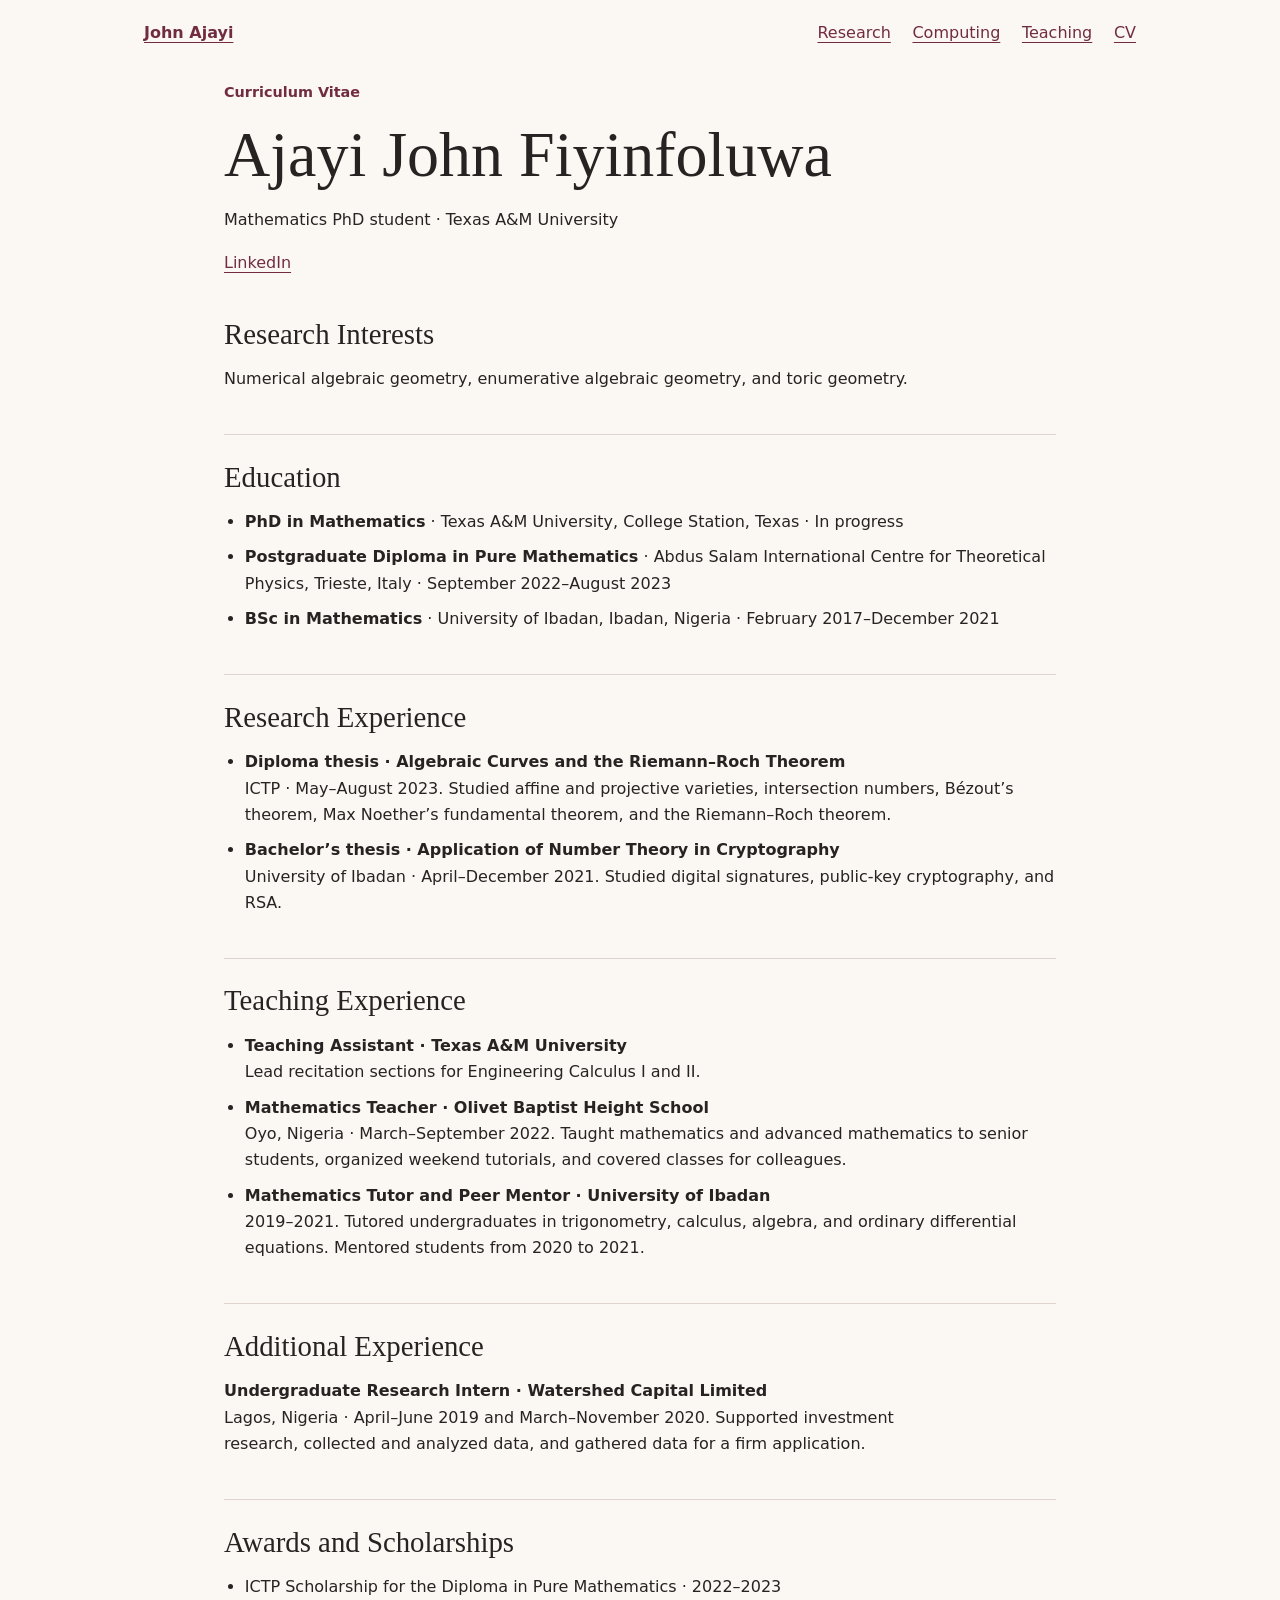
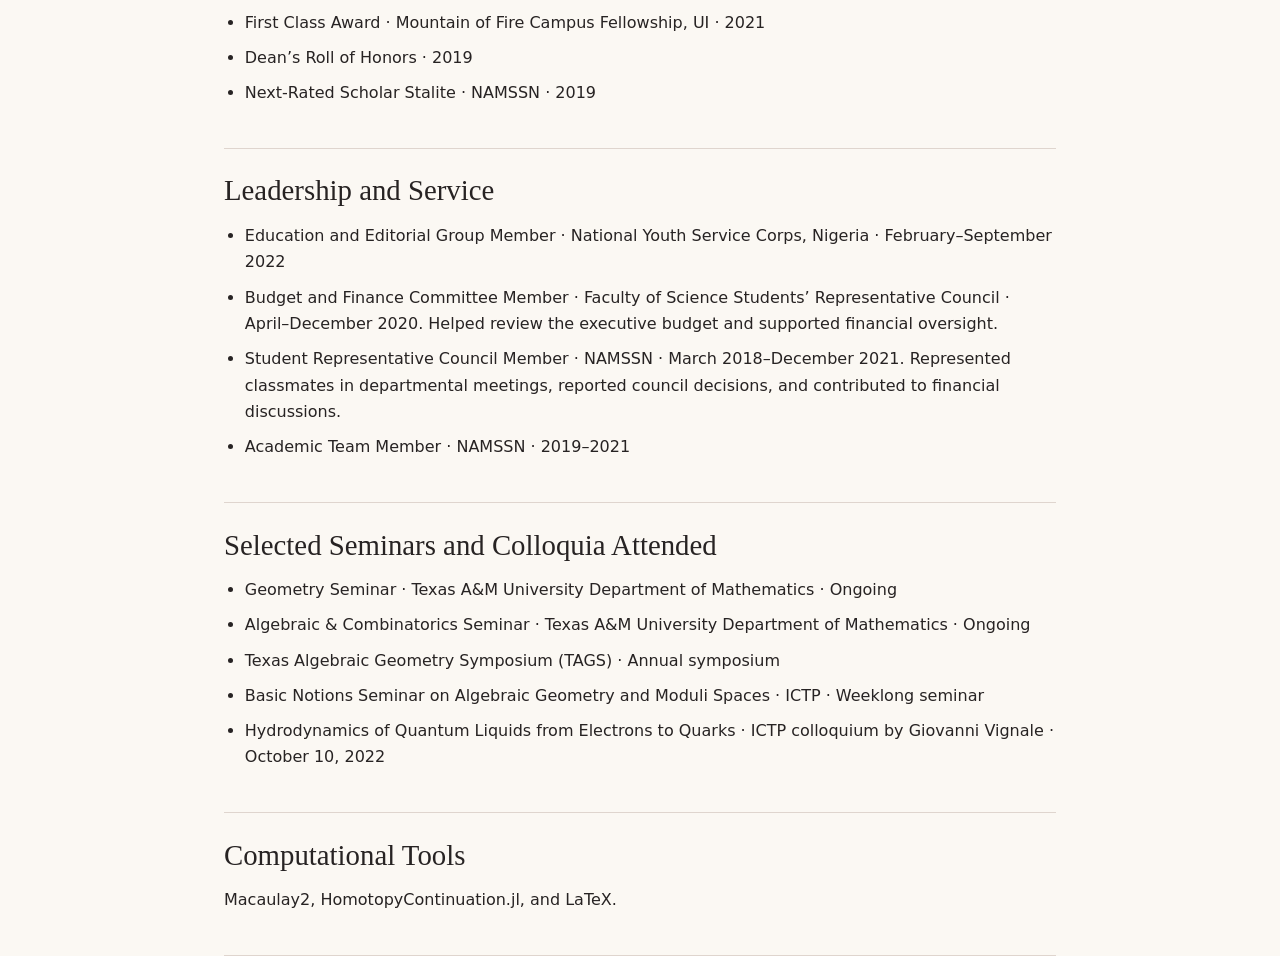
==== cv.html @ d898e939 "Add academic CV page" ====
<!doctype html>
<html lang="en">
<head>
  <meta charset="utf-8">
  <meta name="viewport" content="width=device-width, initial-scale=1">
  <meta name="description" content="Academic curriculum vitae of Ajayi John Fiyinfoluwa, mathematics PhD student at Texas A&amp;M University.">
  <title>Curriculum Vitae | Ajayi John Fiyinfoluwa</title>
  <link rel="stylesheet" href="styles.css">
  <style>
    .cv { max-width: 52rem; }
    .cv h1 { font-size: clamp(2.25rem, 6vw, 4rem); }
    .cv h2 { font-size: 1.8rem; margin-bottom: .9rem; }
    .cv section { padding-block: 1.6rem; }
    .cv ul { padding-inline-start: 1.3rem; }
    .cv li { margin-block: .55rem; }
    @media print {
      :root { background: white; color: black; }
      body > header, .skip { display: none; }
      .cv { width: 100%; }
      .cv h1 { font-size: 24pt; }
      .cv h2 { font-size: 15pt; break-after: avoid; }
      .cv section { padding-block: .5rem; }
      .cv li { break-inside: avoid; }
    }
  </style>
</head>
<body>
  <a class="skip" href="#main">Skip to content</a>
  <header class="wrap">
    <a class="brand" href="./">John Ajayi</a>
    <nav aria-label="Main navigation">
      <a href="./#research">Research</a>
      <a href="./#computing">Computing</a>
      <a href="./#teaching">Teaching</a>
      <a href="cv.html" aria-current="page">CV</a>
    </nav>
  </header>
  <main class="wrap cv" id="main">
    <p class="affiliation">Curriculum Vitae</p>
    <h1>Ajayi John Fiyinfoluwa</h1>
    <p>Mathematics PhD student · Texas A&amp;M University</p>
    <p><a href="https://www.linkedin.com/in/john-ajayi-fiyinfoluwa/">LinkedIn</a></p>
    <section>
      <h2>Research Interests</h2>
      <p>Numerical algebraic geometry, enumerative algebraic geometry, and toric geometry.</p>
    </section>
    <section>
      <h2>Education</h2>
      <ul>
        <li><strong>PhD in Mathematics</strong> · Texas A&amp;M University, College Station, Texas · In progress</li>
        <li><strong>Postgraduate Diploma in Pure Mathematics</strong> · Abdus Salam International Centre for Theoretical Physics, Trieste, Italy · September 2022–August 2023</li>
        <li><strong>BSc in Mathematics</strong> · University of Ibadan, Ibadan, Nigeria · February 2017–December 2021</li>
      </ul>
    </section>
    <section>
      <h2>Research Experience</h2>
      <ul>
        <li><strong>Diploma thesis · Algebraic Curves and the Riemann–Roch Theorem</strong><br>ICTP · May–August 2023. Studied affine and projective varieties, intersection numbers, Bézout’s theorem, Max Noether’s fundamental theorem, and the Riemann–Roch theorem.</li>
        <li><strong>Bachelor’s thesis · Application of Number Theory in Cryptography</strong><br>University of Ibadan · April–December 2021. Studied digital signatures, public-key cryptography, and RSA.</li>
      </ul>
    </section>
    <section>
      <h2>Teaching Experience</h2>
      <ul>
        <li><strong>Teaching Assistant · Texas A&amp;M University</strong><br>Lead recitation sections for Engineering Calculus I and II.</li>
        <li><strong>Mathematics Teacher · Olivet Baptist Height School</strong><br>Oyo, Nigeria · March–September 2022. Taught mathematics and advanced mathematics to senior students, organized weekend tutorials, and covered classes for colleagues.</li>
        <li><strong>Mathematics Tutor and Peer Mentor · University of Ibadan</strong><br>2019–2021. Tutored undergraduates in trigonometry, calculus, algebra, and ordinary differential equations. Mentored students from 2020 to 2021.</li>
      </ul>
    </section>
    <section>
      <h2>Additional Experience</h2>
      <p><strong>Undergraduate Research Intern · Watershed Capital Limited</strong><br>Lagos, Nigeria · April–June 2019 and March–November 2020. Supported investment research, collected and analyzed data, and gathered data for a firm application.</p>
    </section>
    <section>
      <h2>Awards and Scholarships</h2>
      <ul>
        <li>ICTP Scholarship for the Diploma in Pure Mathematics · 2022–2023</li>
        <li>First Class Award · Mountain of Fire Campus Fellowship, UI · 2021</li>
        <li>Dean’s Roll of Honors · 2019</li>
        <li>Next-Rated Scholar Stalite · NAMSSN · 2019</li>
      </ul>
    </section>
    <section>
      <h2>Leadership and Service</h2>
      <ul>
        <li>Education and Editorial Group Member · National Youth Service Corps, Nigeria · February–September 2022</li>
        <li>Budget and Finance Committee Member · Faculty of Science Students’ Representative Council · April–December 2020. Helped review the executive budget and supported financial oversight.</li>
        <li>Student Representative Council Member · NAMSSN · March 2018–December 2021. Represented classmates in departmental meetings, reported council decisions, and contributed to financial discussions.</li>
        <li>Academic Team Member · NAMSSN · 2019–2021</li>
      </ul>
    </section>
    <section>
      <h2>Selected Seminars and Colloquia Attended</h2>
      <ul>
        <li>Geometry Seminar · Texas A&amp;M University Department of Mathematics · Ongoing</li>
        <li>Algebraic &amp; Combinatorics Seminar · Texas A&amp;M University Department of Mathematics · Ongoing</li>
        <li>Texas Algebraic Geometry Symposium (TAGS) · Annual symposium</li>
        <li>Basic Notions Seminar on Algebraic Geometry and Moduli Spaces · ICTP · Weeklong seminar</li>
        <li>Hydrodynamics of Quantum Liquids from Electrons to Quarks · ICTP colloquium by Giovanni Vignale · October 10, 2022</li>
      </ul>
    </section>
    <section>
      <h2>Computational Tools</h2>
      <p>Macaulay2, HomotopyContinuation.jl, and LaTeX.</p>
    </section>
  </main>
</body>
</html>
---- styles.css ----
:root {
  font-family: system-ui, sans-serif;
  color: #272323;
  background: #fbf8f3;
  line-height: 1.65;
  --accent: #712c42;
  --border: #dfd5ce;
}
* { box-sizing: border-box; }
body { margin: 0; }
.wrap { width: min(100% - 2.5rem, 62rem); margin-inline: auto; }
header { display: flex; justify-content: space-between; flex-wrap: wrap; gap: 0.75rem 2rem; padding-block: 1.25rem; }
nav { display: flex; flex-wrap: wrap; gap: .5rem 1.35rem; }
a { color: var(--accent); text-underline-offset: .25em; }
.brand { font-weight: 750; }
.skip { position: absolute; left: 1rem; top: .5rem; background: white; padding: .5rem; }
.skip:not(:focus) { clip-path: inset(50%); }
.hero { padding: clamp(2rem, 7vw, 5rem); background: #f2e6e6; border: 1px solid var(--border); border-radius: 1.25rem; }
.affiliation { font-size: .9rem; font-weight: 650; color: var(--accent); }
h1, h2, h3 { line-height: 1.13; overflow-wrap: break-word; }
h1, h2 { font-family: Georgia, serif; font-weight: 500; }
h1 { font-size: clamp(2.75rem, 9vw, 6.5rem); margin: .15em 0; }
h2 { font-size: clamp(1.9rem, 4vw, 2.7rem); margin-top: 0; }
h3 { font-size: 1.1rem; margin: 0; }
p { max-width: 68ch; }
.intro { font-size: clamp(1.1rem, 2.5vw, 1.4rem); max-width: 37ch; }
.button { display: inline-block; padding: .65rem 1rem; background: var(--accent); color: white; border-radius: .5rem; }
section { padding-block: 2.5rem; border-bottom: 1px solid var(--border); }
.cards { display: grid; gap: 1rem; grid-template-columns: repeat(auto-fit, minmax(min(100%, 16rem), 1fr)); }
article { background: white; border: 1px solid var(--border); border-radius: .75rem; padding: 1.25rem; }
article p { margin-bottom: 0; }
footer { padding-block: 1.5rem; font-size: .9rem; }
:focus-visible { outline: 3px solid #166477; outline-offset: 4px; }
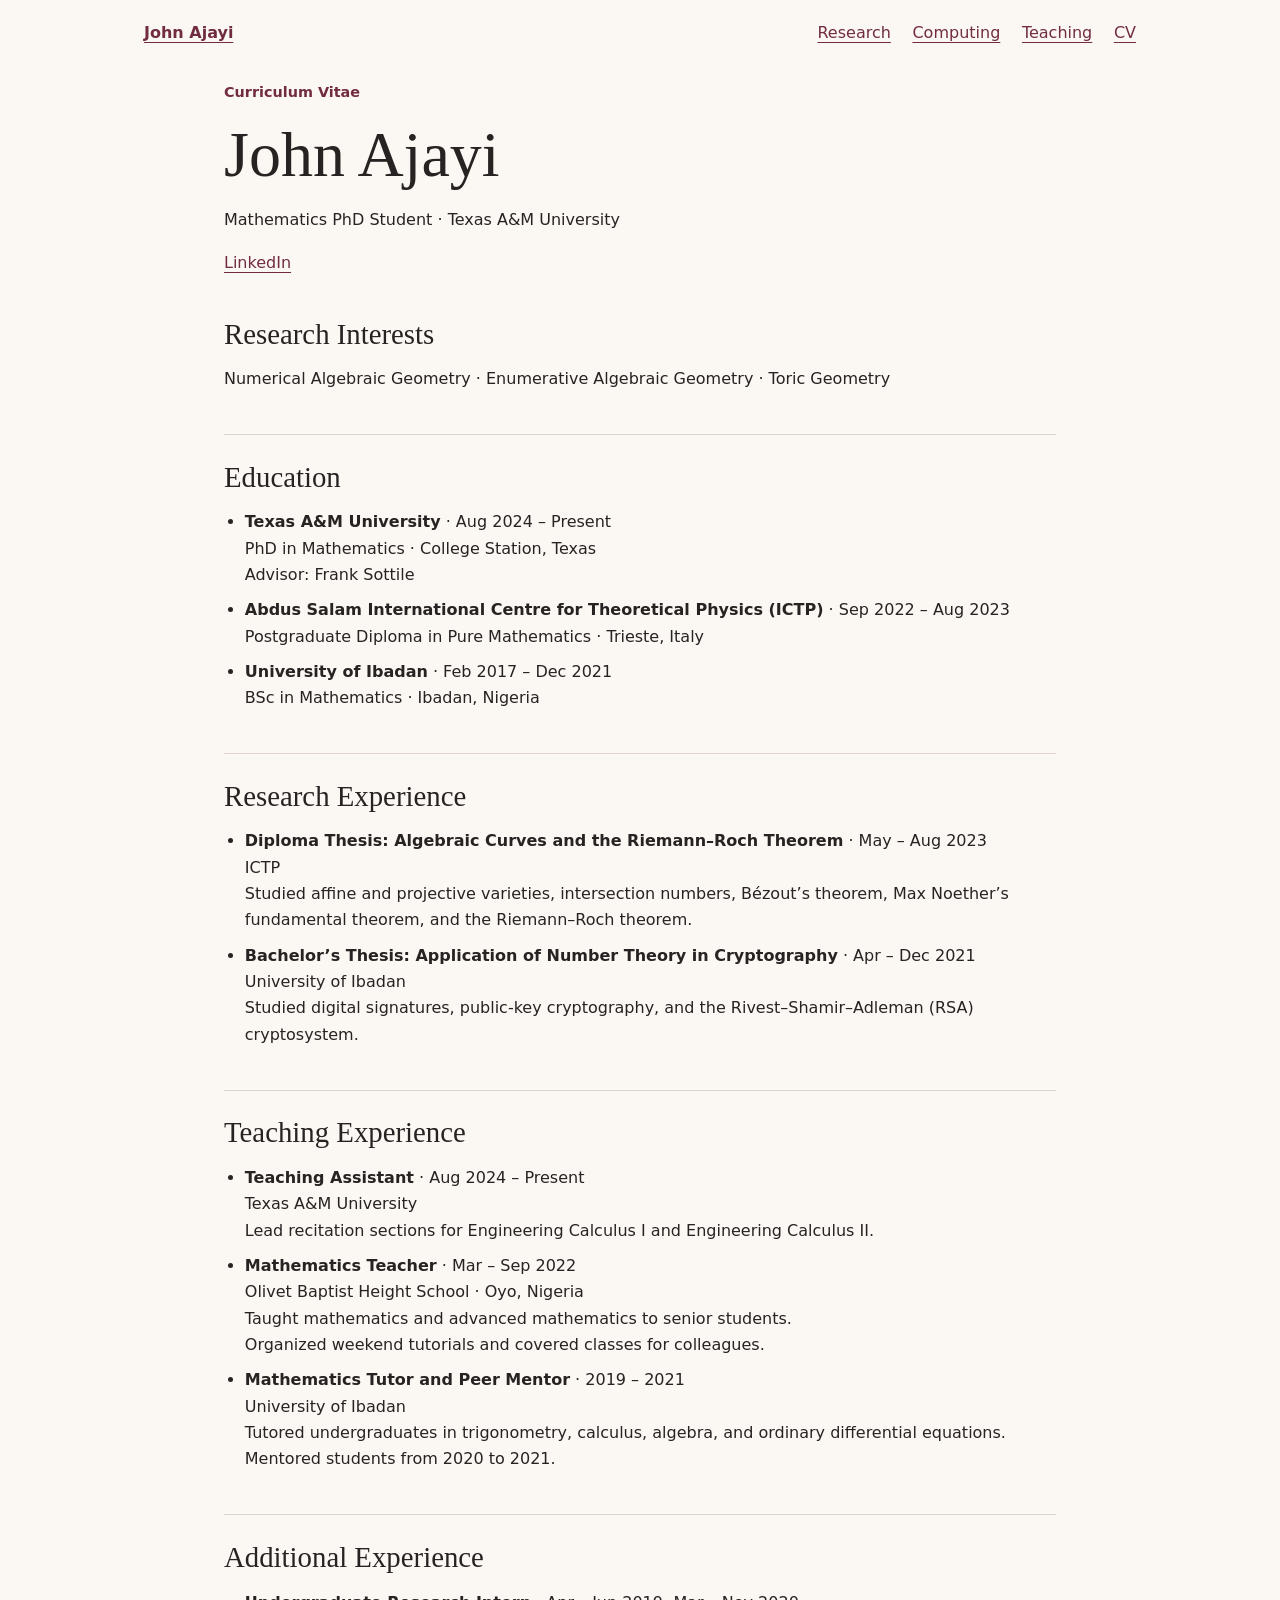
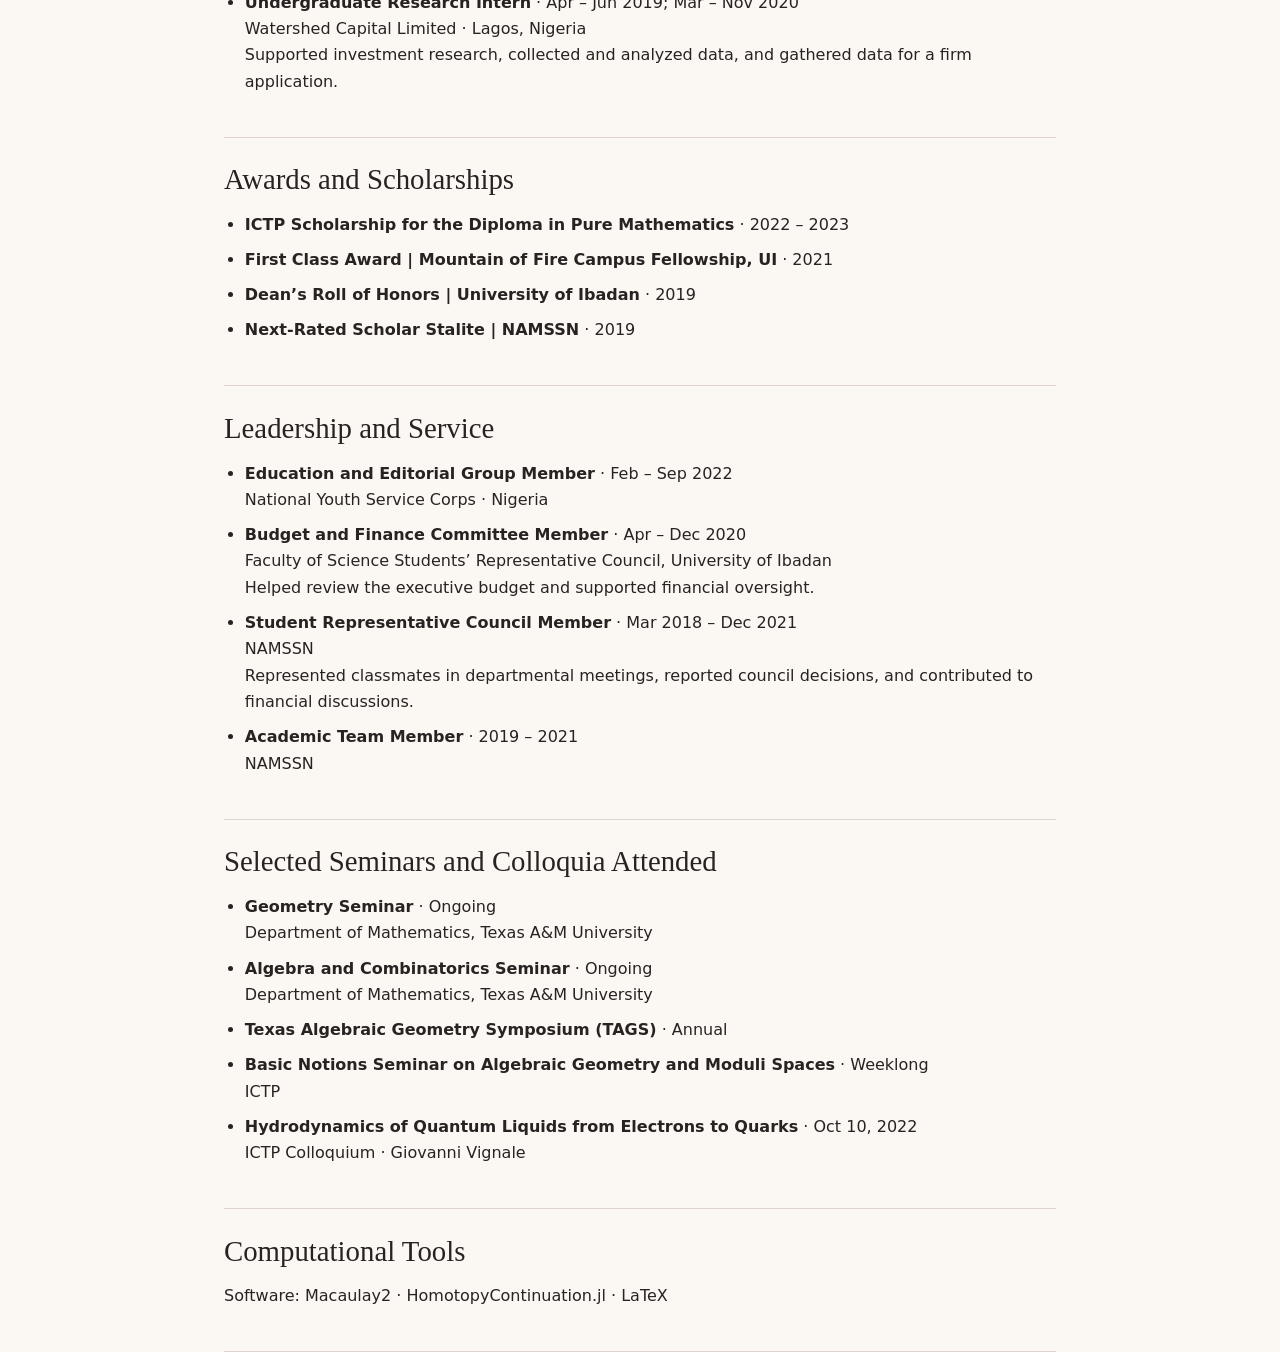
==== commit c8b20424: "Update CV from John Ajayi’s revised document" ====
--- a/cv.html
+++ b/cv.html
@@ -3,8 +3,8 @@
 <head>
   <meta charset="utf-8">
   <meta name="viewport" content="width=device-width, initial-scale=1">
-  <meta name="description" content="Academic curriculum vitae of Ajayi John Fiyinfoluwa, mathematics PhD student at Texas A&amp;M University.">
-  <title>Curriculum Vitae | Ajayi John Fiyinfoluwa</title>
+  <meta name="description" content="Academic curriculum vitae of John Ajayi, mathematics PhD student at Texas A&amp;M University.">
+  <title>Curriculum Vitae | John Ajayi</title>
   <link rel="stylesheet" href="styles.css">
   <style>
     .cv { max-width: 52rem; }
@@ -37,71 +37,123 @@
   </header>
   <main class="wrap cv" id="main">
     <p class="affiliation">Curriculum Vitae</p>
-    <h1>Ajayi John Fiyinfoluwa</h1>
-    <p>Mathematics PhD student · Texas A&amp;M University</p>
-    <p><a href="https://www.linkedin.com/in/john-ajayi-fiyinfoluwa/">LinkedIn</a></p>
+    <h1>John Ajayi</h1>
+    <p>Mathematics PhD Student  ·  Texas A&amp;M University</p>
+    <p><a href="https://linkedin.com/in/john-ajayi-fiyinfoluwa">LinkedIn</a></p>
     <section>
       <h2>Research Interests</h2>
-      <p>Numerical algebraic geometry, enumerative algebraic geometry, and toric geometry.</p>
+      <p>Numerical Algebraic Geometry  ·  Enumerative Algebraic Geometry  ·  Toric Geometry</p>
     </section>
     <section>
       <h2>Education</h2>
       <ul>
-        <li><strong>PhD in Mathematics</strong> · Texas A&amp;M University, College Station, Texas · In progress</li>
-        <li><strong>Postgraduate Diploma in Pure Mathematics</strong> · Abdus Salam International Centre for Theoretical Physics, Trieste, Italy · September 2022–August 2023</li>
-        <li><strong>BSc in Mathematics</strong> · University of Ibadan, Ibadan, Nigeria · February 2017–December 2021</li>
+        <li><strong>Texas A&amp;M University</strong> · Aug 2024 – Present
+          <br>PhD in Mathematics  ·  College Station, Texas
+          <br>Advisor: Frank Sottile
+        </li>
+        <li><strong>Abdus Salam International Centre for Theoretical Physics (ICTP)</strong> · Sep 2022 – Aug 2023
+          <br>Postgraduate Diploma in Pure Mathematics  ·  Trieste, Italy
+        </li>
+        <li><strong>University of Ibadan</strong> · Feb 2017 – Dec 2021
+          <br>BSc in Mathematics  ·  Ibadan, Nigeria
+        </li>
       </ul>
     </section>
     <section>
       <h2>Research Experience</h2>
       <ul>
-        <li><strong>Diploma thesis · Algebraic Curves and the Riemann–Roch Theorem</strong><br>ICTP · May–August 2023. Studied affine and projective varieties, intersection numbers, Bézout’s theorem, Max Noether’s fundamental theorem, and the Riemann–Roch theorem.</li>
-        <li><strong>Bachelor’s thesis · Application of Number Theory in Cryptography</strong><br>University of Ibadan · April–December 2021. Studied digital signatures, public-key cryptography, and RSA.</li>
+        <li><strong>Diploma Thesis: Algebraic Curves and the Riemann–Roch Theorem</strong> · May – Aug 2023
+          <br>ICTP
+          <br>Studied affine and projective varieties, intersection numbers, Bézout’s theorem, Max Noether’s fundamental theorem, and the Riemann–Roch theorem.
+        </li>
+        <li><strong>Bachelor’s Thesis: Application of Number Theory in Cryptography</strong> · Apr – Dec 2021
+          <br>University of Ibadan
+          <br>Studied digital signatures, public-key cryptography, and the Rivest–Shamir–Adleman (RSA) cryptosystem.
+        </li>
       </ul>
     </section>
     <section>
       <h2>Teaching Experience</h2>
       <ul>
-        <li><strong>Teaching Assistant · Texas A&amp;M University</strong><br>Lead recitation sections for Engineering Calculus I and II.</li>
-        <li><strong>Mathematics Teacher · Olivet Baptist Height School</strong><br>Oyo, Nigeria · March–September 2022. Taught mathematics and advanced mathematics to senior students, organized weekend tutorials, and covered classes for colleagues.</li>
-        <li><strong>Mathematics Tutor and Peer Mentor · University of Ibadan</strong><br>2019–2021. Tutored undergraduates in trigonometry, calculus, algebra, and ordinary differential equations. Mentored students from 2020 to 2021.</li>
+        <li><strong>Teaching Assistant</strong> · Aug 2024 – Present
+          <br>Texas A&amp;M University
+          <br>Lead recitation sections for Engineering Calculus I and Engineering Calculus II.
+        </li>
+        <li><strong>Mathematics Teacher</strong> · Mar – Sep 2022
+          <br>Olivet Baptist Height School  ·  Oyo, Nigeria
+          <br>Taught mathematics and advanced mathematics to senior students.
+          <br>Organized weekend tutorials and covered classes for colleagues.
+        </li>
+        <li><strong>Mathematics Tutor and Peer Mentor</strong> · 2019 – 2021
+          <br>University of Ibadan
+          <br>Tutored undergraduates in trigonometry, calculus, algebra, and ordinary differential equations.
+          <br>Mentored students from 2020 to 2021.
+        </li>
       </ul>
     </section>
     <section>
       <h2>Additional Experience</h2>
-      <p><strong>Undergraduate Research Intern · Watershed Capital Limited</strong><br>Lagos, Nigeria · April–June 2019 and March–November 2020. Supported investment research, collected and analyzed data, and gathered data for a firm application.</p>
+      <ul>
+        <li><strong>Undergraduate Research Intern</strong> · Apr – Jun 2019; Mar – Nov 2020
+          <br>Watershed Capital Limited  ·  Lagos, Nigeria
+          <br>Supported investment research, collected and analyzed data, and gathered data for a firm application.
+        </li>
+      </ul>
     </section>
     <section>
       <h2>Awards and Scholarships</h2>
       <ul>
-        <li>ICTP Scholarship for the Diploma in Pure Mathematics · 2022–2023</li>
-        <li>First Class Award · Mountain of Fire Campus Fellowship, UI · 2021</li>
-        <li>Dean’s Roll of Honors · 2019</li>
-        <li>Next-Rated Scholar Stalite · NAMSSN · 2019</li>
+        <li><strong>ICTP Scholarship for the Diploma in Pure Mathematics</strong> · 2022 – 2023
+        </li>
+        <li><strong>First Class Award  |  Mountain of Fire Campus Fellowship, UI</strong> · 2021
+        </li>
+        <li><strong>Dean’s Roll of Honors  |  University of Ibadan</strong> · 2019
+        </li>
+        <li><strong>Next-Rated Scholar Stalite  |  NAMSSN</strong> · 2019
+        </li>
       </ul>
     </section>
     <section>
       <h2>Leadership and Service</h2>
       <ul>
-        <li>Education and Editorial Group Member · National Youth Service Corps, Nigeria · February–September 2022</li>
-        <li>Budget and Finance Committee Member · Faculty of Science Students’ Representative Council · April–December 2020. Helped review the executive budget and supported financial oversight.</li>
-        <li>Student Representative Council Member · NAMSSN · March 2018–December 2021. Represented classmates in departmental meetings, reported council decisions, and contributed to financial discussions.</li>
-        <li>Academic Team Member · NAMSSN · 2019–2021</li>
+        <li><strong>Education and Editorial Group Member</strong> · Feb – Sep 2022
+          <br>National Youth Service Corps  ·  Nigeria
+        </li>
+        <li><strong>Budget and Finance Committee Member</strong> · Apr – Dec 2020
+          <br>Faculty of Science Students’ Representative Council, University of Ibadan
+          <br>Helped review the executive budget and supported financial oversight.
+        </li>
+        <li><strong>Student Representative Council Member</strong> · Mar 2018 – Dec 2021
+          <br>NAMSSN
+          <br>Represented classmates in departmental meetings, reported council decisions, and contributed to financial discussions.
+        </li>
+        <li><strong>Academic Team Member</strong> · 2019 – 2021
+          <br>NAMSSN
+        </li>
       </ul>
     </section>
     <section>
       <h2>Selected Seminars and Colloquia Attended</h2>
       <ul>
-        <li>Geometry Seminar · Texas A&amp;M University Department of Mathematics · Ongoing</li>
-        <li>Algebraic &amp; Combinatorics Seminar · Texas A&amp;M University Department of Mathematics · Ongoing</li>
-        <li>Texas Algebraic Geometry Symposium (TAGS) · Annual symposium</li>
-        <li>Basic Notions Seminar on Algebraic Geometry and Moduli Spaces · ICTP · Weeklong seminar</li>
-        <li>Hydrodynamics of Quantum Liquids from Electrons to Quarks · ICTP colloquium by Giovanni Vignale · October 10, 2022</li>
+        <li><strong>Geometry Seminar</strong> · Ongoing
+          <br>Department of Mathematics, Texas A&amp;M University
+        </li>
+        <li><strong>Algebra and Combinatorics Seminar</strong> · Ongoing
+          <br>Department of Mathematics, Texas A&amp;M University
+        </li>
+        <li><strong>Texas Algebraic Geometry Symposium (TAGS)</strong> · Annual
+        </li>
+        <li><strong>Basic Notions Seminar on Algebraic Geometry and Moduli Spaces</strong> · Weeklong
+          <br>ICTP
+        </li>
+        <li><strong>Hydrodynamics of Quantum Liquids from Electrons to Quarks</strong> · Oct 10, 2022
+          <br>ICTP Colloquium  ·  Giovanni Vignale
+        </li>
       </ul>
     </section>
     <section>
       <h2>Computational Tools</h2>
-      <p>Macaulay2, HomotopyContinuation.jl, and LaTeX.</p>
+      <p>Software: Macaulay2  ·  HomotopyContinuation.jl  ·  LaTeX</p>
     </section>
   </main>
 </body>
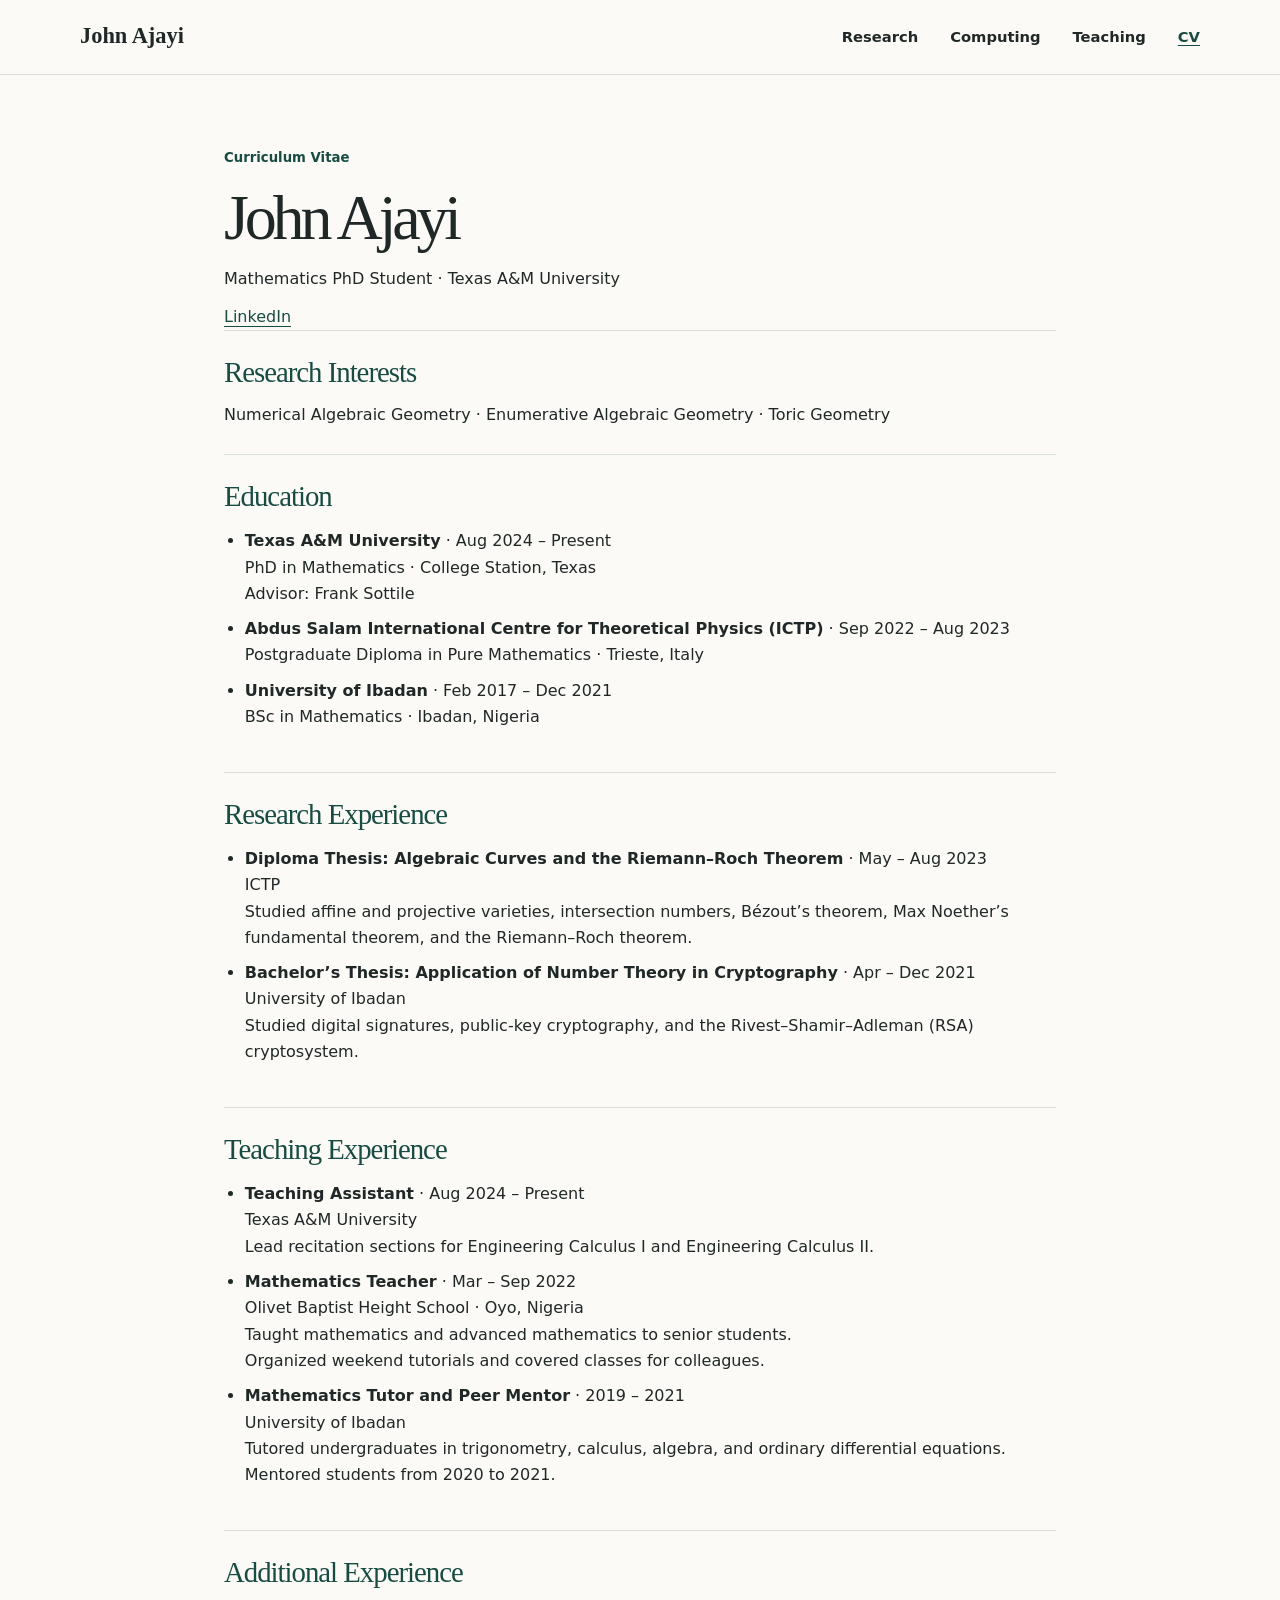
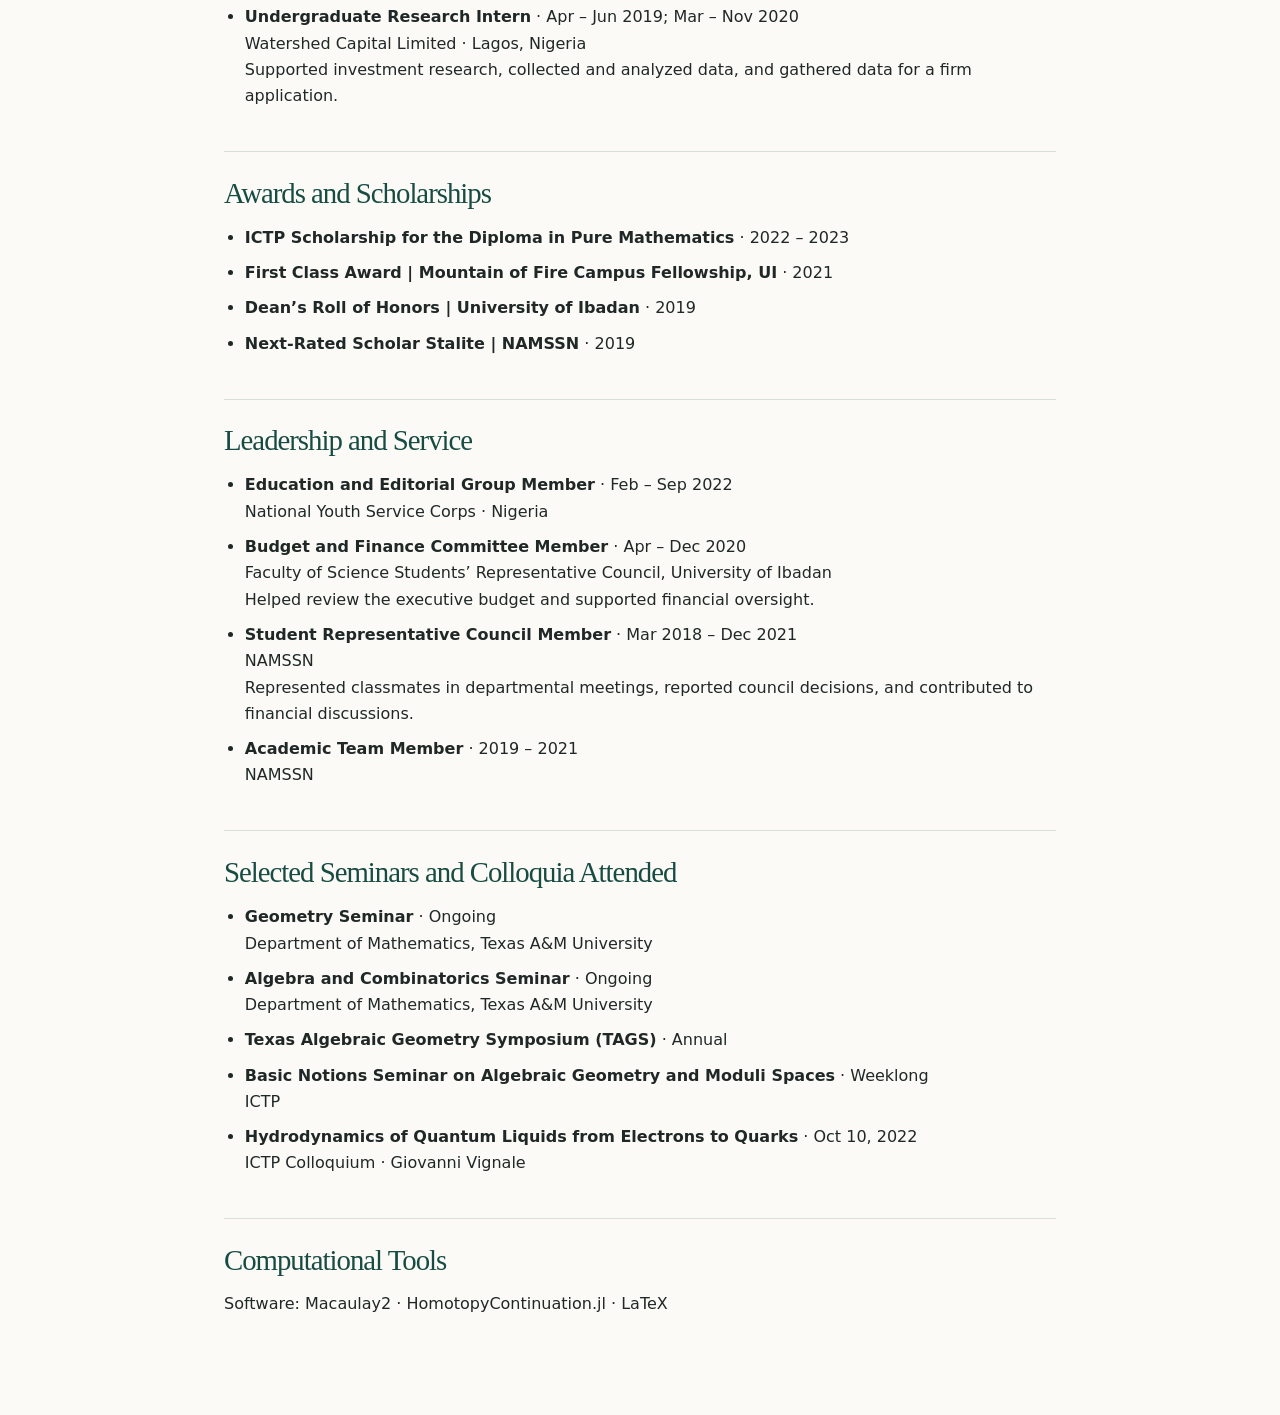
==== commit 7d75ae7f: "Redesign academic website and CV" ====
--- a/cv.html
+++ b/cv.html
@@ -26,14 +26,16 @@
 </head>
 <body>
   <a class="skip" href="#main">Skip to content</a>
-  <header class="wrap">
-    <a class="brand" href="./">John Ajayi</a>
-    <nav aria-label="Main navigation">
-      <a href="./#research">Research</a>
-      <a href="./#computing">Computing</a>
-      <a href="./#teaching">Teaching</a>
-      <a href="cv.html" aria-current="page">CV</a>
-    </nav>
+  <header class="site-header">
+    <div class="wrap header-inner">
+      <a class="brand" href="./">John Ajayi</a>
+      <nav aria-label="Main navigation">
+        <a href="./#research">Research</a>
+        <a href="./#computing">Computing</a>
+        <a href="./#teaching">Teaching</a>
+        <a href="cv.html" aria-current="page">CV</a>
+      </nav>
+    </div>
   </header>
   <main class="wrap cv" id="main">
     <p class="affiliation">Curriculum Vitae</p>
--- a/styles.css
+++ b/styles.css
@@ -1,33 +1,60 @@
 :root {
+  color-scheme: light;
+  --paper: #fbfaf7;
+  --ink: #202827;
+  --muted: #505c57;
+  --accent: #184c42;
+  --line: #d8dfd9;
+  --wash: #eff3ed;
   font-family: system-ui, sans-serif;
-  color: #272323;
-  background: #fbf8f3;
   line-height: 1.65;
-  --accent: #712c42;
-  --border: #dfd5ce;
+  background: var(--paper);
+  color: var(--ink);
 }
 * { box-sizing: border-box; }
 body { margin: 0; }
-.wrap { width: min(100% - 2.5rem, 62rem); margin-inline: auto; }
-header { display: flex; justify-content: space-between; flex-wrap: wrap; gap: 0.75rem 2rem; padding-block: 1.25rem; }
-nav { display: flex; flex-wrap: wrap; gap: .5rem 1.35rem; }
-a { color: var(--accent); text-underline-offset: .25em; }
-.brand { font-weight: 750; }
-.skip { position: absolute; left: 1rem; top: .5rem; background: white; padding: .5rem; }
+.wrap { width: min(70rem, calc(100% - 3rem)); margin-inline: auto; }
+a { color: var(--accent); text-underline-offset: .23em; }
+a:hover { text-decoration-thickness: .13em; }
+:focus-visible { outline: 3px solid #9b482c; outline-offset: 4px; }
+.skip { position: absolute; z-index: 2; left: 1rem; top: 1rem; padding: .55rem; background: white; }
 .skip:not(:focus) { clip-path: inset(50%); }
-.hero { padding: clamp(2rem, 7vw, 5rem); background: #f2e6e6; border: 1px solid var(--border); border-radius: 1.25rem; }
-.affiliation { font-size: .9rem; font-weight: 650; color: var(--accent); }
-h1, h2, h3 { line-height: 1.13; overflow-wrap: break-word; }
-h1, h2 { font-family: Georgia, serif; font-weight: 500; }
-h1 { font-size: clamp(2.75rem, 9vw, 6.5rem); margin: .15em 0; }
-h2 { font-size: clamp(1.9rem, 4vw, 2.7rem); margin-top: 0; }
-h3 { font-size: 1.1rem; margin: 0; }
-p { max-width: 68ch; }
-.intro { font-size: clamp(1.1rem, 2.5vw, 1.4rem); max-width: 37ch; }
-.button { display: inline-block; padding: .65rem 1rem; background: var(--accent); color: white; border-radius: .5rem; }
-section { padding-block: 2.5rem; border-bottom: 1px solid var(--border); }
-.cards { display: grid; gap: 1rem; grid-template-columns: repeat(auto-fit, minmax(min(100%, 16rem), 1fr)); }
-article { background: white; border: 1px solid var(--border); border-radius: .75rem; padding: 1.25rem; }
-article p { margin-bottom: 0; }
-footer { padding-block: 1.5rem; font-size: .9rem; }
-:focus-visible { outline: 3px solid #166477; outline-offset: 4px; }
+.site-header { border-bottom: 1px solid var(--line); }
+.header-inner { min-height: 4.6rem; display: flex; justify-content: space-between; align-items: center; flex-wrap: wrap; gap: .6rem 1.6rem; padding-block: .85rem; }
+.brand { font-family: Georgia, serif; font-size: 1.4rem; font-weight: 700; text-decoration: none; color: var(--ink); }
+nav { display: flex; flex-wrap: wrap; gap: .35rem clamp(.75rem, 3vw, 2rem); }
+nav a { color: var(--ink); font-size: .92rem; font-weight: 600; text-decoration: none; }
+nav a:hover, nav [aria-current] { color: var(--accent); text-decoration: underline; }
+h1, h2 { font-family: Georgia, serif; font-weight: 400; line-height: 1.08; }
+h1, h2, h3, p { margin: 0; }
+h1 { font-size: clamp(3.2rem, 8vw, 7rem); letter-spacing: -.065em; }
+h2 { font-size: clamp(2rem, 4vw, 2.9rem); letter-spacing: -.035em; }
+h3 { line-height: 1.3; overflow-wrap: anywhere; }
+p + p { margin-top: .75rem; }
+.hero { padding-block: clamp(2.8rem, 8vw, 7rem); display: grid; align-items: center; grid-template-columns: 1.25fr 1fr; gap: clamp(2rem, 6vw, 5rem); }
+.affiliation { color: var(--accent); font-size: .83rem; font-weight: 700; margin-bottom: .9rem; }
+.intro { font-size: clamp(1.1rem, 2vw, 1.35rem); max-width: 34ch; margin-top: 1.2rem; }
+.advisor { color: var(--muted); }
+.hero-actions { display: flex; align-items: center; flex-wrap: wrap; gap: .75rem 1.2rem; margin-top: 1.6rem; }
+.button { display: inline-block; background: var(--accent); color: white; padding: .6rem 1.05rem; border-radius: .3rem; text-decoration: none; font-weight: 650; }
+.button:hover { background: #113c32; }
+.email { font-size: .95rem; overflow-wrap: anywhere; }
+.math-figure { margin: 0; min-width: 0; padding: 1rem 1rem .8rem; border: 1px solid var(--line); background: var(--wash); border-radius: .4rem; }
+.math-figure img { display: block; width: 100%; height: auto; }
+.math-figure figcaption { padding: .6rem .55rem 0; color: var(--muted); font-size: .85rem; border-top: 1px solid var(--line); }
+.feature { display: grid; grid-template-columns: 1fr 2.35fr; gap: 1.1rem 2rem; padding-block: clamp(1.8rem, 4.5vw, 3.45rem); border-top: 1px solid var(--line); }
+.feature p { max-width: 62ch; }
+.topics { display: flex; flex-wrap: wrap; gap: .35rem 1.4rem; margin: .75rem 0 0; padding-inline-start: 1.15rem; color: var(--accent); font-size: .9rem; }
+.cards { display: grid; gap: .85rem; grid-template-columns: repeat(auto-fit, minmax(min(100%, 15rem), 1fr)); }
+.cards article { padding: 1.05rem; border: 1px solid var(--line); border-radius: .35rem; background: white; }
+.cards p { margin-top: .55rem; color: var(--muted); font-size: .95rem; }
+.site-footer { border-top: 1px solid var(--line); color: var(--muted); font-size: .88rem; padding-block: 1.55rem; }
+.cv { max-width: 52rem; padding-block: clamp(2rem, 6vw, 4.5rem); }
+.cv h1 { margin-bottom: .85rem; }
+.cv h2 { color: var(--accent); }
+.cv section { border-top: 1px solid var(--line); }
+@media (max-width: 44rem) {
+  .wrap { width: calc(100% - 2rem); }
+  .hero, .feature { grid-template-columns: 1fr; }
+  .math-figure { width: min(100%, 29rem); }
+}
